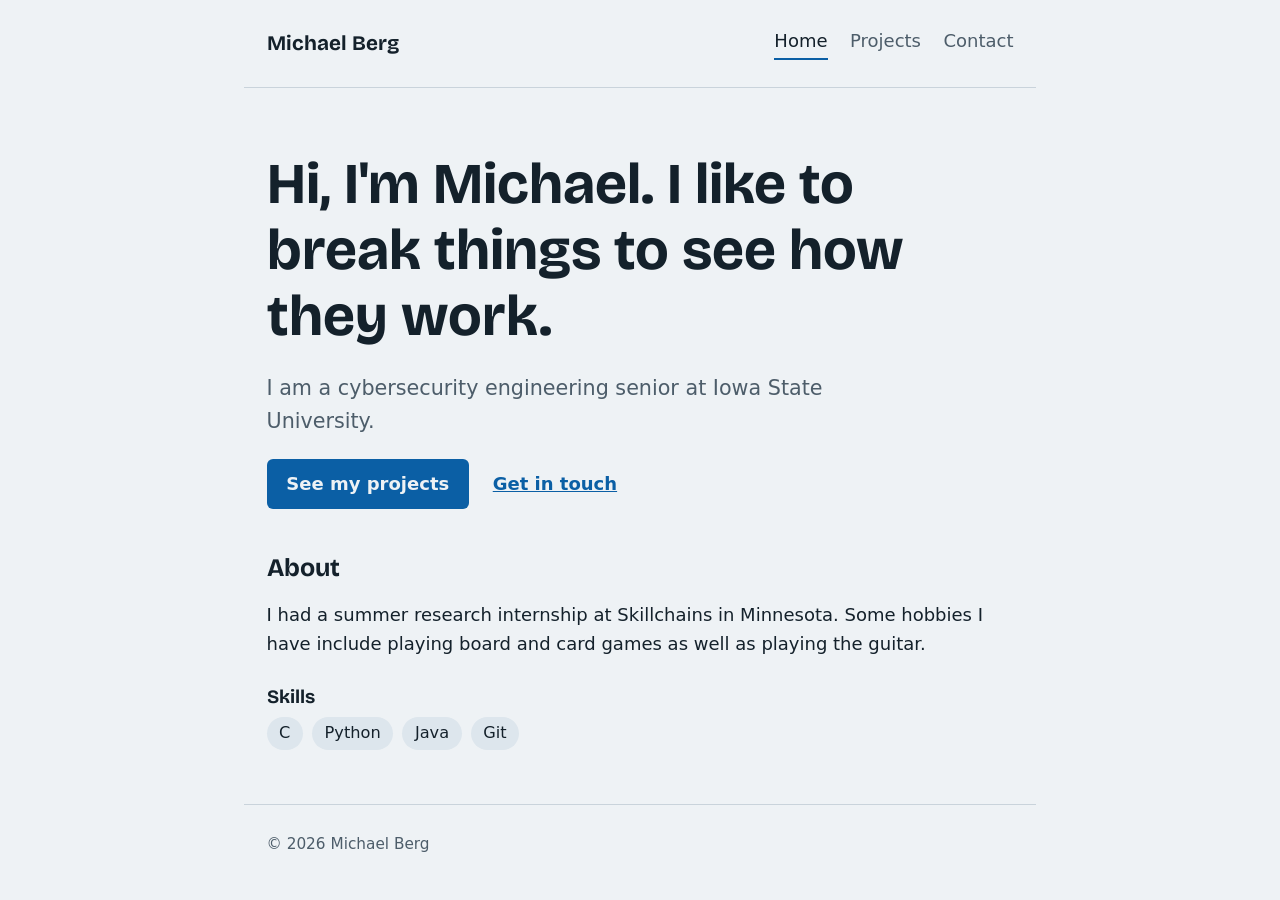
==== index.html @ 3ab19732 "Add files via upload" ====
<!DOCTYPE html>
<html lang="en"><head><meta charset="utf-8"><meta name="viewport" content="width=device-width, initial-scale=1">
<title>Michael Berg</title><link rel="preconnect" href="https://fonts.googleapis.com"><link rel="preconnect" href="https://fonts.gstatic.com" crossorigin>
<link href="https://fonts.googleapis.com/css2?family=Bricolage+Grotesque:opsz,wght@12..96,500;12..96,700&display=swap" rel="stylesheet">
<link rel="stylesheet" href="style.css"></head><body><header class="top"><a class="brand" href="index.html">Michael Berg</a><nav><a href="index.html" aria-current="page">Home</a><a href="projects.html">Projects</a><a href="contact.html">Contact</a></nav></header><main>
<section class="hero">
<h1>Hi, I'm Michael. I like to break things to see how they work.</h1>
<p class="lede">I am a cybersecurity engineering senior at Iowa State University.</p>
<p><a class="btn" href="projects.html">See my projects</a> <a class="link" href="contact.html">Get in touch</a></p>
</section>
<section>
<h2>About</h2>
<p>I had a summer research internship at Skillchains in Minnesota. Some hobbies I have include playing board and card games as well as playing the guitar.</p>
<h3>Skills</h3>
<ul class="chips"><li>C</li><li>Python</li><li>Java</li><li>Git</li></ul>
</section>
</main>
<footer>&copy; 2026 Michael Berg</footer></body></html>
---- style.css ----
:root{--bg:#eef2f5;--ink:#14212b;--muted:#4d5d6a;--line:#c9d3db;--accent:#0b5fa5;--chip:#dde6ed}
@media (prefers-color-scheme:dark){:root{--bg:#10181f;--ink:#e6edf2;--muted:#9fb0bd;--line:#26343f;--accent:#6cb4ee;--chip:#1b2832}}
*{box-sizing:border-box}
html{font-size:18px}
body{margin:0;background:var(--bg);color:var(--ink);font-family:system-ui,-apple-system,"Segoe UI",sans-serif;line-height:1.6}
h1,h2,h3,.brand{font-family:"Bricolage Grotesque",system-ui,sans-serif;line-height:1.15}
.top{display:flex;justify-content:space-between;align-items:center;flex-wrap:wrap;gap:.5rem 1.5rem;max-width:44rem;margin:0 auto;padding:1.5rem 1.25rem;border-bottom:1px solid var(--line)}
.brand{font-weight:700;font-size:1.15rem;color:var(--ink);text-decoration:none}
nav{display:flex;gap:1.25rem}
nav a{color:var(--muted);text-decoration:none;padding-bottom:2px;border-bottom:2px solid transparent}
nav a:hover,nav a[aria-current]{color:var(--ink);border-color:var(--accent)}
main{max-width:44rem;margin:0 auto;padding:2.5rem 1.25rem 3rem}
.hero h1{font-size:clamp(2rem,6vw,3.2rem);font-weight:700;margin:1rem 0 1.25rem}
h1{font-size:2.2rem;margin:0 0 .5rem}
h2{font-size:1.4rem;margin:2.5rem 0 .5rem}
h3{font-size:1.05rem;margin:1.5rem 0 .5rem}
.lede{font-size:1.15rem;color:var(--muted);max-width:36rem}
a{color:var(--accent)}
.btn{display:inline-block;background:var(--accent);color:var(--bg);padding:.6rem 1.1rem;border-radius:6px;text-decoration:none;font-weight:600;margin-right:1rem}
.link{font-weight:600}
a:focus-visible{outline:3px solid var(--accent);outline-offset:3px}
.chips{list-style:none;padding:0;margin:0;display:flex;flex-wrap:wrap;gap:.5rem}
.chips li{background:var(--chip);padding:.2rem .7rem;border-radius:999px;font-size:.9rem}
.proj{padding:1.5rem 0;border-top:1px solid var(--line)}
.proj h2{margin:0 0 .4rem}
.meta{color:var(--muted);font-size:.9rem;margin:.25rem 0 .75rem}
.contact{list-style:none;padding:0;font-size:1.15rem;line-height:2}
footer{max-width:44rem;margin:0 auto;padding:1.5rem 1.25rem;border-top:1px solid var(--line);color:var(--muted);font-size:.85rem}
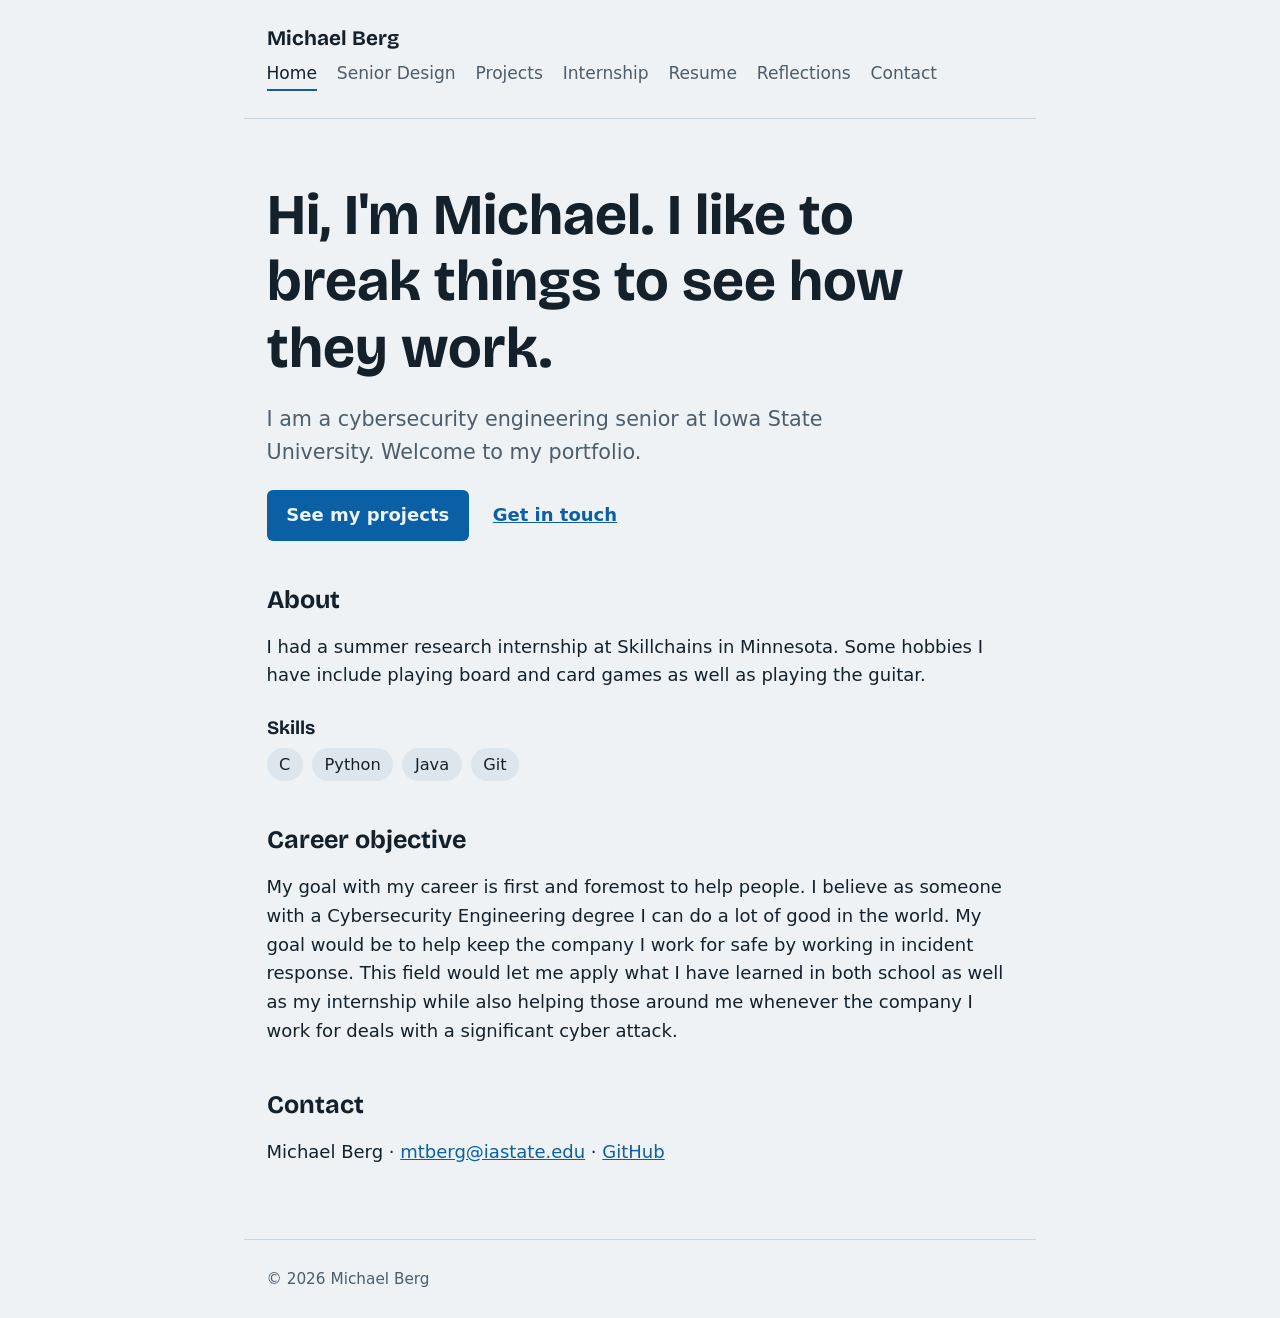
==== commit 7b0155c1: "Add files via upload" ====
--- a/index.html
+++ b/index.html
@@ -2,10 +2,10 @@
 <html lang="en"><head><meta charset="utf-8"><meta name="viewport" content="width=device-width, initial-scale=1">
 <title>Michael Berg</title><link rel="preconnect" href="https://fonts.googleapis.com"><link rel="preconnect" href="https://fonts.gstatic.com" crossorigin>
 <link href="https://fonts.googleapis.com/css2?family=Bricolage+Grotesque:opsz,wght@12..96,500;12..96,700&display=swap" rel="stylesheet">
-<link rel="stylesheet" href="style.css"></head><body><header class="top"><a class="brand" href="index.html">Michael Berg</a><nav><a href="index.html" aria-current="page">Home</a><a href="projects.html">Projects</a><a href="contact.html">Contact</a></nav></header><main>
+<link rel="stylesheet" href="style.css"></head><body><header class="top"><a class="brand" href="index.html">Michael Berg</a><nav><a href="index.html" aria-current="page">Home</a><a href="senior-design.html">Senior Design</a><a href="projects.html">Projects</a><a href="internship.html">Internship</a><a href="resume.html">Resume</a><a href="reflections.html">Reflections</a><a href="contact.html">Contact</a></nav></header><main>
 <section class="hero">
 <h1>Hi, I'm Michael. I like to break things to see how they work.</h1>
-<p class="lede">I am a cybersecurity engineering senior at Iowa State University.</p>
+<p class="lede">I am a cybersecurity engineering senior at Iowa State University. Welcome to my portfolio.</p>
 <p><a class="btn" href="projects.html">See my projects</a> <a class="link" href="contact.html">Get in touch</a></p>
 </section>
 <section>
@@ -14,5 +14,13 @@
 <h3>Skills</h3>
 <ul class="chips"><li>C</li><li>Python</li><li>Java</li><li>Git</li></ul>
 </section>
+<section>
+<h2>Career objective</h2>
+<p>My goal with my career is first and foremost to help people. I believe as someone with a Cybersecurity Engineering degree I can do a lot of good in the world. My goal would be to help keep the company I work for safe by working in incident response. This field would let me apply what I have learned in both school as well as my internship while also helping those around me whenever the company I work for deals with a significant cyber attack.</p>
+</section>
+<section>
+<h2>Contact</h2>
+<p>Michael Berg &middot; <a href="mailto:mtberg@iastate.edu">mtberg@iastate.edu</a> &middot; <a href="https://github.com/Ic3berg0522">GitHub</a></p>
+</section>
 </main>
-<footer>&copy; 2026 Michael Berg</footer></body></html>+<footer>&copy; 2026 Michael Berg</footer></body></html>
--- a/style.css
+++ b/style.css
@@ -26,3 +26,8 @@
 .meta{color:var(--muted);font-size:.9rem;margin:.25rem 0 .75rem}
 .contact{list-style:none;padding:0;font-size:1.15rem;line-height:2}
 footer{max-width:44rem;margin:0 auto;padding:1.5rem 1.25rem;border-top:1px solid var(--line);color:var(--muted);font-size:.85rem}
+nav{flex-wrap:wrap;gap:.4rem 1.1rem;font-size:.95rem}
+.proj h3,.sec h3{font-size:.95rem;margin:1rem 0 .15rem;color:var(--muted)}
+.proj p,.sec p{margin:.15rem 0}
+.sec{padding:1.25rem 0;border-top:1px solid var(--line)}
+.sec h2{margin-top:0}
